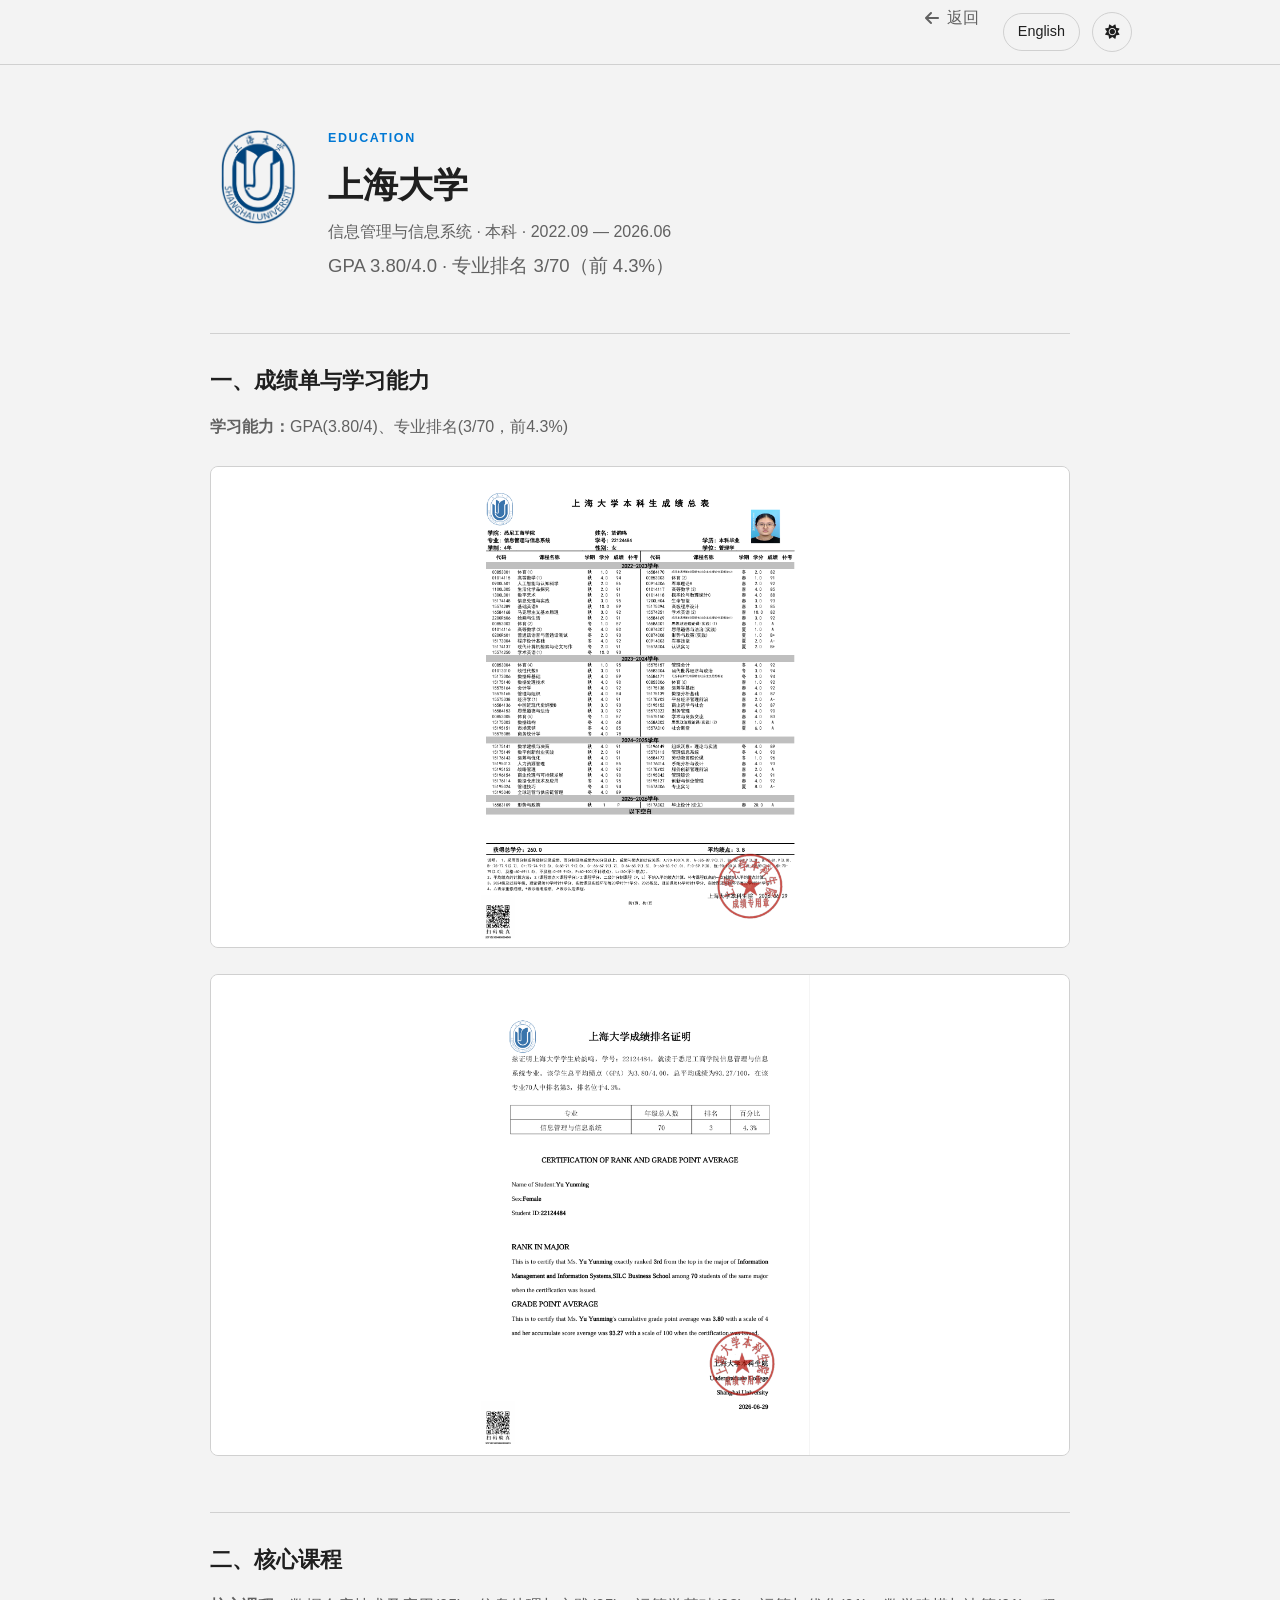
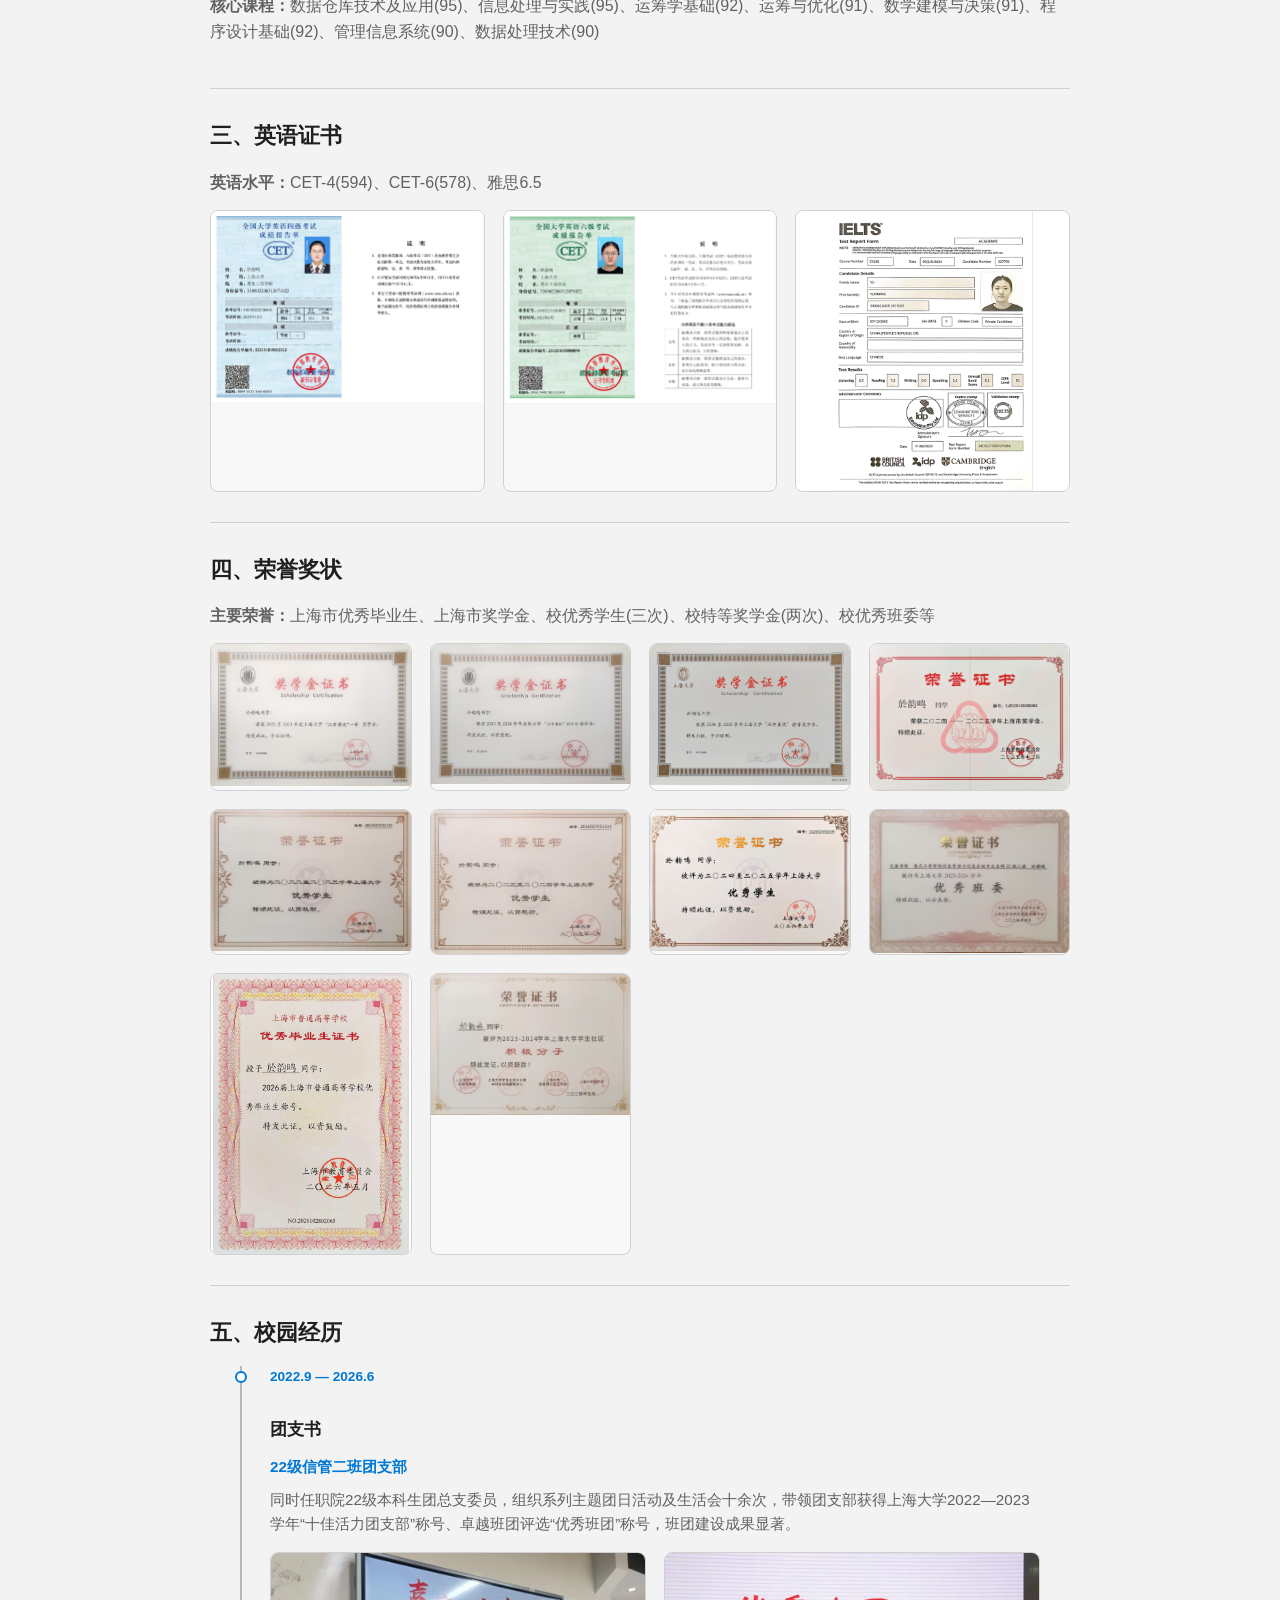
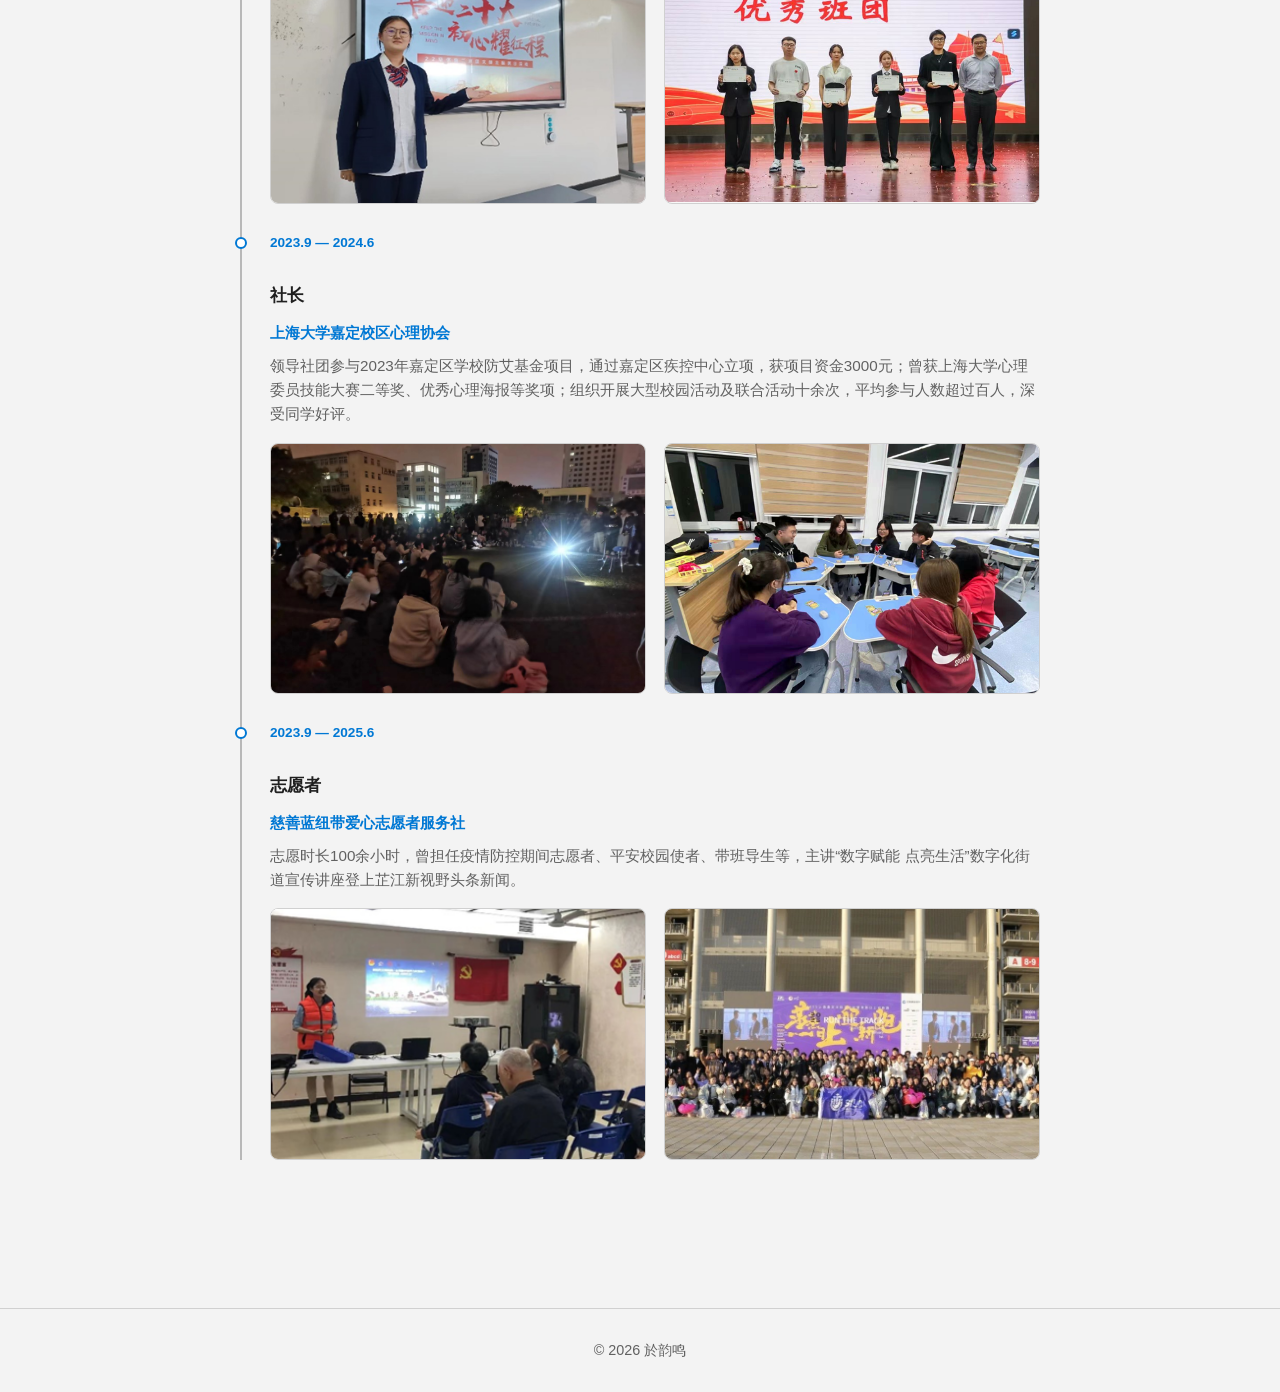
==== education.html @ e4d3ec36 "reorganize images into project and education folders" ====
<!doctype html><html lang="zh-CN" data-theme="light"><head><meta charset="UTF-8"><meta name="viewport" content="width=device-width,initial-scale=1.0"><title>教育背景</title><script>document.documentElement.dataset.theme=localStorage.getItem('theme')||'light'</script><link rel="stylesheet" href="assets/css/style.css"><link rel="stylesheet" href="https://cdn.bootcdn.net/ajax/libs/font-awesome/6.4.0/css/all.min.css"></head><body>
<nav><div class="container nav-container nav-container--right"><div class="nav-actions"><a class="back-link nav-back" href="index.html#education"><i class="fas fa-arrow-left"></i> 返回</a><div class="nav-controls"><a class="control-btn lang-toggle" id="detail-lang" href="education-en.html">English</a><button class="control-btn theme-toggle"><i class="fas fa-sun sun-icon"></i><i class="fas fa-moon moon-icon"></i></button></div></div></div></nav>
<main class="detail-page"><div class="container"><article id="education-detail" class="detail-card">
<div id="edu-sysu" style="display:none">
  <div class="edu-header">
    <img src="assets/images/education/sun-yat-sen-university-logo.jpeg" alt="中山大学校徽" class="edu-logo">
    <div>
      <p class="eyebrow">EDUCATION</p>
      <h1>中山大学</h1>
      <p class="edu-subtitle">信息资源管理 · 硕士 · 2026.09 — 2029.06</p>
    </div>
  </div>
</div>
<div id="edu-shanghai">
  <div class="edu-header">
    <img src="assets/images/education/shanghai-university-logo.png" alt="上海大学校徽" class="edu-logo">
    <div>
      <p class="eyebrow">EDUCATION</p>
      <h1>上海大学</h1>
      <p class="edu-subtitle">信息管理与信息系统 · 本科 · 2022.09 — 2026.06</p>
      <p class="detail-summary">GPA 3.80/4.0 · 专业排名 3/70（前 4.3%）</p>
    </div>
  </div>
  <section class="detail-section"><h2>一、成绩单与学习能力</h2>
    <p class="edu-note"><strong>学习能力：</strong>GPA(3.80/4)、专业排名(3/70，前4.3%)</p>
    <figure class="detail-figure"><img src="assets/images/education/grade-details.png" alt="成绩明细"></figure>
    <figure class="detail-figure"><img src="assets/images/education/grade-rank.png" alt="专业排名"></figure>
  </section>
  <section class="detail-section"><h2>二、核心课程</h2>
    <p class="edu-note"><strong>核心课程：</strong>数据仓库技术及应用(95)、信息处理与实践(95)、运筹学基础(92)、运筹与优化(91)、数学建模与决策(91)、程序设计基础(92)、管理信息系统(90)、数据处理技术(90)</p>
  </section>
  <section class="detail-section"><h2>三、英语证书</h2>
    <p class="edu-note"><strong>英语水平：</strong>CET-4(594)、CET-6(578)、雅思6.5</p>
    <div class="edu-media-grid">
      <figure class="edu-media-card"><img src="assets/images/education/cet-4.png" alt="CET-4 证书"></figure>
      <figure class="edu-media-card"><img src="assets/images/education/cet-6.png" alt="CET-6 证书"></figure>
      <figure class="edu-media-card"><img src="assets/images/education/ielts.png" alt="IELTS 成绩单"></figure>
    </div>
  </section>
  <section class="detail-section"><h2>四、荣誉奖状</h2>
    <p class="edu-note"><strong>主要荣誉：</strong>上海市优秀毕业生、上海市奖学金、校优秀学生(三次)、校特等奖学金(两次)、校优秀班委等</p>
    <div class="edu-media-grid edu-media-grid--awards">
      <figure class="edu-media-card"><img src="assets/images/education/scholarship-1.jpg" alt="奖学金证书"></figure>
      <figure class="edu-media-card"><img src="assets/images/education/scholarship-2.jpg" alt="奖学金证书"></figure>
      <figure class="edu-media-card"><img src="assets/images/education/scholarship-3.jpg" alt="奖学金证书"></figure>
      <figure class="edu-media-card"><img src="assets/images/education/scholarship-4.jpg" alt="奖学金证书"></figure>
      <figure class="edu-media-card"><img src="assets/images/education/outstanding-student-1.jpg" alt="优秀学生证书"></figure>
      <figure class="edu-media-card"><img src="assets/images/education/outstanding-student-2.jpg" alt="优秀学生证书"></figure>
      <figure class="edu-media-card"><img src="assets/images/education/outstanding-student-3.jpg" alt="优秀学生证书"></figure>
      <figure class="edu-media-card"><img src="assets/images/education/outstanding-class-committee.jpg" alt="优秀班委证书"></figure>
      <figure class="edu-media-card"><img src="assets/images/education/outstanding-graduate.jpg" alt="优秀毕业生证书"></figure>
      <figure class="edu-media-card"><img src="assets/images/education/dormitory-activist.jpg" alt="寝室积极分子证书"></figure>
    </div>
  </section>
  <section class="detail-section"><h2>五、校园经历</h2>
    <div class="timeline-container edu-timeline">
      <div class="timeline-item">
        <div class="timeline-dot"></div>
        <span class="timeline-date">2022.9 — 2026.6</span>
        <div class="timeline-content">
          <h3>团支书</h3>
          <p class="edu-role-org">22级信管二班团支部</p>
          <p>同时任职院22级本科生团总支委员，组织系列主题团日活动及生活会十余次，带领团支部获得上海大学2022—2023学年“十佳活力团支部”称号、卓越班团评选“优秀班团”称号，班团建设成果显著。</p>
          <div class="edu-media-grid edu-media-grid--two">
            <figure class="edu-media-card"><img src="assets/images/education/league-branch-secretary-1.png" alt="团支部荣誉"></figure>
            <figure class="edu-media-card"><img src="assets/images/education/league-branch-secretary-2.png" alt="团支部活动"></figure>
          </div>
        </div>
      </div>
      <div class="timeline-item">
        <div class="timeline-dot"></div>
        <span class="timeline-date">2023.9 — 2024.6</span>
        <div class="timeline-content">
          <h3>社长</h3>
          <p class="edu-role-org">上海大学嘉定校区心理协会</p>
          <p>领导社团参与2023年嘉定区学校防艾基金项目，通过嘉定区疾控中心立项，获项目资金3000元；曾获上海大学心理委员技能大赛二等奖、优秀心理海报等奖项；组织开展大型校园活动及联合活动十余次，平均参与人数超过百人，深受同学好评。</p>
          <div class="edu-media-grid edu-media-grid--two">
            <figure class="edu-media-card"><img src="assets/images/education/psychological-association-president-1.jpg" alt="防艾基金项目立项"></figure>
            <figure class="edu-media-card"><img src="assets/images/education/psychological-association-president-2.png" alt="心理协会活动"></figure>
          </div>
        </div>
      </div>
      <div class="timeline-item">
        <div class="timeline-dot"></div>
        <span class="timeline-date">2023.9 — 2025.6</span>
        <div class="timeline-content">
          <h3>志愿者</h3>
          <p class="edu-role-org">慈善蓝纽带爱心志愿者服务社</p>
          <p>志愿时长100余小时，曾担任疫情防控期间志愿者、平安校园使者、带班导生等，主讲“数字赋能 点亮生活”数字化街道宣传讲座登上芷江新视野头条新闻。</p>
          <div class="edu-media-grid edu-media-grid--two">
            <figure class="edu-media-card"><img src="assets/images/education/volunteer-1.png" alt="志愿活动"></figure>
            <figure class="edu-media-card"><img src="assets/images/education/volunteer-2.jpg" alt="志愿讲座"></figure>
          </div>
        </div>
      </div>
    </div>
  </section>
</div>
</article></div></main>
<footer>© 2026 於韵鸣</footer>
<script>document.addEventListener('DOMContentLoaded',function(){var s=new URLSearchParams(location.search).get('school'),isSysu=s==='sun-yat-sen',sh=document.getElementById('edu-shanghai'),sy=document.getElementById('edu-sysu'),lang=document.getElementById('detail-lang');if(sh)sh.style.display=isSysu?'none':'';if(sy)sy.style.display=isSysu?'':'none';if(lang)lang.href=isSysu?'education-en.html?school=sun-yat-sen':'education-en.html';document.title=isSysu?'教育背景 | 中山大学':'教育背景 | 上海大学';});</script>
<script src="assets/js/main.js?v=20260803"></script></body></html>
---- assets/css/style.css ----
/* =========================================
   1. Design Token & Themes
   ========================================= */
:root {
  /* 基础参数 */
  --font-main: -apple-system, BlinkMacSystemFont, "Segoe UI", Roboto, "Helvetica Neue", Arial, sans-serif;
  --radius-md: 8px;
  --radius-full: 999px;
  --container-width: 1024px;
  --transition-base: 0.3s cubic-bezier(0.4, 0, 0.2, 1);
  --ease-standard: cubic-bezier(0.22, 1, 0.36, 1);
  --ease-emphasis: cubic-bezier(0.16, 1, 0.3, 1);
  --duration-fast: 180ms;
  --duration-base: 480ms;

  /* [Light Mode] VS Code 2026-inspired light theme */
  --bg-body: #f3f3f3;
  --bg-editor: #ffffff;
  --bg-card: #ffffff;
  --bg-panel: #f8f8f8;
  --bg-sidebar: #f3f3f3;
  --bg-toolbar: #f3f3f3;
  --bg-glass: rgba(243, 243, 243, 0.94);
  --bg-hover: #e8e8e8;
  --bg-active: #e6f3ff;
  --bg-terminal: #ffffff;

  --text-main: #1f1f1f;
  --text-muted: #616161;
  --text-subtle: #8a8a8a;
  --text-invert: #ffffff;

  --primary: #0078d4;
  --primary-hover: #005a9e;
  --primary-glow: rgba(0, 120, 212, 0.18);
  --selection: #add6ff;
  --terminal-user: #0078d4;
  --terminal-path: #795e26;

  --border-light: #d0d0d0;
  --border-strong: #b8b8b8;
  --shadow-sm: 0 1px 2px rgba(0, 0, 0, 0.06);
  --shadow-card: 0 8px 18px rgba(0, 0, 0, 0.09);
  --shadow-hover: 0 14px 30px rgba(0, 0, 0, 0.12);

  --gradient-title: linear-gradient(135deg, #1f1f1f 0%, #0078d4 100%);
  --decoration-blob: #dcdcdc;
}

/* [Dark Mode] VS Code 2026-inspired dark theme */
[data-theme="dark"] {
  --bg-body: #1e1e1e;
  --bg-editor: #1e1e1e;
  --bg-card: #252526;
  --bg-panel: #181818;
  --bg-sidebar: #181818;
  --bg-toolbar: #2d2d30;
  --bg-glass: rgba(37, 37, 38, 0.9);
  --bg-hover: #2d2d30;
  --bg-active: #04395e;
  --bg-terminal: #1e1e1e;

  --text-main: #cccccc;
  --text-muted: #9d9d9d;
  --text-subtle: #6f6f6f;

  --primary: #3794ff;
  --primary-hover: #4fc1ff;
  --primary-glow: rgba(55, 148, 255, 0.24);
  --selection: #264f78;
  --terminal-user: #4ec9b0;
  --terminal-path: #dcdcaa;

  --border-light: #3c3c3c;
  --border-strong: #5a5a5a;
  --shadow-sm: 0 1px 2px rgba(0, 0, 0, 0.35);
  --shadow-card: 0 10px 24px rgba(0, 0, 0, 0.28);
  --shadow-hover: 0 16px 32px rgba(0, 0, 0, 0.36);

  --gradient-title: linear-gradient(135deg, #cccccc 0%, #3794ff 100%);
  --decoration-blob: #333333;
}

/* =========================================
   2. Global Reset & Layout
   ========================================= */
* { margin: 0; padding: 0; box-sizing: border-box; }
html {
  width: 100%;
  max-width: 100%;
  -webkit-text-size-adjust: 100%;
}
body {
  font-family: var(--font-main);
  background-color: var(--bg-body);
  color: var(--text-main);
  line-height: 1.6;
  transition: background-color 0.4s ease, color 0.4s ease;
  max-width: 100%;
  overflow-x: hidden;
}
@supports (overflow: clip) {
  html, body { overflow-x: clip; }
}
img {
  max-width: 100%;
  height: auto;
  display: block;
}
a { text-decoration: none; color: inherit; transition: var(--transition-base); }
ul { list-style: none; }
::selection {
  background: var(--selection);
  color: var(--text-main);
}
:focus-visible {
  outline: 1px solid var(--primary);
  outline-offset: 2px;
}
.container {
  width: 100%;
  max-width: var(--container-width);
  margin: 0 auto;
  padding: 0 20px;
}
.section-padding { padding: 64px 0; }
.flex-center { display: flex; align-items: center; justify-content: center; }
.column { flex-direction: column; }
section[id] { scroll-margin-top: 88px; }

::-webkit-scrollbar { width: 8px; }
::-webkit-scrollbar-track { background: var(--bg-sidebar); }
::-webkit-scrollbar-thumb { background: var(--border-strong); border-radius: 4px; }
::-webkit-scrollbar-thumb:hover { background: var(--text-subtle); }

/* =========================================
   3. Navigation (Glassmorphism)
   ========================================= */
nav {
  position: sticky;
  top: 0;
  z-index: 100;
  background: var(--bg-glass);
  backdrop-filter: blur(16px);
  -webkit-backdrop-filter: blur(16px);
  border-bottom: 1px solid var(--border-light);
  transition: background-color 0.4s ease, border-color 0.4s ease;
}
.nav-container {
  height: 64px;
  display: flex;
  justify-content: space-between;
  align-items: center;
}
.logo {
  display: flex;
  align-items: center;
  gap: 8px;
  font-weight: 700;
  font-size: 1.25rem;
  color: var(--text-main);
}
.logo-terminal {
  display: inline-flex;
  align-items: center;
  gap: 2px;
  height: 24px;
  padding: 0 8px;
  border: 1px solid var(--border-light);
  border-radius: 4px;
  background: var(--bg-terminal);
  color: var(--text-main);
  font-family: "SFMono-Regular", Consolas, "Liberation Mono", Menlo, monospace;
  font-size: 0.75rem;
  font-weight: 700;
  line-height: 1;
  box-shadow: inset 0 0 0 1px var(--primary-glow);
}
.terminal-user { color: var(--terminal-user); }
.terminal-path { color: var(--terminal-path); }
.terminal-symbol { color: var(--text-main); }
.terminal-cursor {
  width: 6px;
  height: 12px;
  margin-left: 3px;
  background: var(--primary);
  opacity: 0.9;
}
.nav-actions {
  display: flex;
  align-items: center;
  gap: 24px;
}
.nav-links { display: flex; gap: 18px; }
.nav-links a {
  font-size: 0.95rem;
  font-weight: 500;
  color: var(--text-muted);
  position: relative;
}
.nav-links a::after {
  content: "";
  position: absolute;
  left: 0;
  bottom: -6px;
  width: 100%;
  height: 2px;
  background: var(--primary);
  transform: scaleX(0);
  transform-origin: left;
  transition: transform var(--duration-fast) var(--ease-standard);
}
.nav-links a:hover,
.nav-links a.active { color: var(--primary); }
.nav-links a:hover::after,
.nav-links a.active::after { transform: scaleX(1); }
.nav-controls { display: flex; align-items: center; gap: 12px; }
.control-btn {
  background: var(--bg-toolbar);
  border: 1px solid var(--border-light);
  color: var(--text-main);
  padding: 6px 14px;
  border-radius: 20px;
  cursor: pointer;
  font-size: 0.9rem;
  transition: color var(--duration-fast) var(--ease-standard), border-color var(--duration-fast) var(--ease-standard), background-color var(--duration-fast) var(--ease-standard), transform var(--duration-fast) var(--ease-standard);
  display: flex;
  align-items: center;
  justify-content: center;
}
.control-btn:hover {
  background: var(--bg-hover);
  border-color: var(--border-strong);
  color: var(--primary);
}
.theme-toggle {
  width: 36px;
  height: 36px;
  padding: 0;
  border-radius: 50%;
  position: relative;
  overflow: hidden;
}
.theme-toggle i {
  position: absolute;
  transition: transform 420ms var(--ease-emphasis), opacity 320ms var(--ease-standard);
}
[data-theme="light"] .moon-icon { transform: translateY(20px) rotate(90deg); opacity: 0; }
[data-theme="light"] .sun-icon { transform: translateY(0) rotate(0); opacity: 1; }
[data-theme="dark"] .sun-icon { transform: translateY(-20px) rotate(-90deg); opacity: 0; }
[data-theme="dark"] .moon-icon { transform: translateY(0) rotate(0); opacity: 1; }

/* =========================================
   4. Hero Section / Intro
   ========================================= */
.intro {
  padding: 84px 0 44px;
  position: relative;
  text-align: center;
}
.bg-decoration { display: none; }
.avatar-container {
  position: relative;
  margin-bottom: 18px;
  opacity: 0;
  animation: intro-fade-up 620ms var(--ease-emphasis) 120ms forwards;
}
.avatar {
  width: 140px;
  height: 140px;
  border-radius: 50%;
  object-fit: cover;
  border: 4px solid var(--bg-editor);
  position: relative;
  z-index: 2;
  flex-shrink: 0;
}
.avatar-glow {
  position: absolute;
  inset: 0;
  border-radius: 50%;
  background: var(--primary);
  filter: blur(25px);
  opacity: 0.4;
  z-index: 1;
  transform: scale(0.9);
  transition: opacity 0.3s;
}
.avatar-container:hover .avatar-glow { opacity: 0.7; }
.gradient-text {
  font-size: 3rem;
  font-weight: 800;
  margin-bottom: 10px;
  color: var(--text-main);
  letter-spacing: 0;
  opacity: 0;
  animation: intro-fade-up 620ms var(--ease-emphasis) 210ms forwards;
}
.subtitle {
  font-size: 1.15rem;
  color: var(--text-muted);
  max-width: 700px;
  margin: 0 auto;
  opacity: 0;
  animation: intro-fade-up 620ms var(--ease-emphasis) 300ms forwards;
}
.intro-contact-links {
  display: flex;
  align-items: center;
  justify-content: center;
  gap: 10px;
  margin-top: 22px;
  flex-wrap: wrap;
  opacity: 0;
  animation: intro-fade-up 620ms var(--ease-emphasis) 390ms forwards;
}
.intro-contact-link {
  min-height: 36px;
  padding: 0 13px;
  border-radius: 6px;
  border: 1px solid var(--border-light);
  background: var(--bg-editor);
  color: var(--text-main);
  display: inline-flex;
  align-items: center;
  justify-content: center;
  gap: 7px;
  font-size: 0.9rem;
  font-weight: 500;
  line-height: 1;
  box-shadow: var(--shadow-sm);
  transition: transform var(--duration-fast) var(--ease-standard), color var(--duration-fast) var(--ease-standard), border-color var(--duration-fast) var(--ease-standard), background-color var(--duration-fast) var(--ease-standard);
}
.intro-contact-link span { white-space: nowrap; }
.intro-contact-link i { font-size: 0.82rem; }
.intro-contact-link .social-icon {
  width: 16px;
  height: 16px;
  object-fit: contain;
  filter: grayscale(1) brightness(0);
}
.intro-contact-link:hover {
  background: var(--bg-active);
  color: var(--primary);
  border-color: var(--primary);
  transform: translateY(-1px);
}

/* =========================================
   5. Projects Grid & Detail Images
   ========================================= */
h2 {
  font-size: 2rem;
  text-align: center;
  margin-bottom: 32px;
  color: var(--text-main);
  position: relative;
  display: inline-block;
  width: 100%;
}
h2::after {
  content: "";
  display: block;
  width: 40px;
  height: 4px;
  background: var(--primary);
  margin: 12px auto 0;
  border-radius: 2px;
}
.projects-grid,
.documents-grid {
  display: flex;
  flex-direction: column;
  gap: 20px;
}
.card {
  background: var(--bg-editor);
  border-radius: var(--radius-md);
  border: 1px solid var(--border-light);
  overflow: hidden;
  transition: transform var(--duration-base) var(--ease-standard), box-shadow var(--duration-base) var(--ease-standard), border-color var(--duration-fast) var(--ease-standard);
  display: flex;
  flex-direction: column;
  transform: translateZ(0);
}
.project-card {
  display: grid;
  grid-template-columns: minmax(240px, 36%) minmax(0, 1fr);
  width: 100%;
  max-width: 100%;
  height: 260px;
}
@media (min-width: 769px) {
  html[lang="en"] .project-card {
    height: 345px;
  }
}
.project-card--text-only {
  grid-template-columns: 1fr;
  min-height: 0;
}
.project-card--text-only .project-info { padding: 22px 24px; }
.project-card--text-only .project-info p { margin-bottom: 12px; }
.project-meta-row {
  display: flex;
  flex-wrap: wrap;
  align-items: center;
  gap: 10px 12px;
  margin-top: auto;
}
.project-meta-row .project-tags {
  flex: 1 1 320px;
  min-width: 0;
  margin: 0;
}
.project-meta-row .project-actions {
  flex: 0 0 auto;
  margin-top: 0;
  margin-left: auto;
}
.project-card--text-only .project-action {
  min-height: 32px;
  padding: 7px 11px;
  font-size: 0.84rem;
}
.card:hover {
  transform: translateY(-4px);
  box-shadow: var(--shadow-card);
  border-color: var(--primary);
}
.project-thumbnail {
  width: 100%;
  height: 100%;
  object-fit: contain;
  object-position: center;
  padding: 0;
  transition: transform var(--duration-base) var(--ease-standard);
  background-color: transparent;
}
.card:hover .project-thumbnail { transform: scale(1.02); }
.project-thumbnail-wrapper {
  overflow: hidden;
  background: var(--bg-panel);
  border-right: 1px solid var(--border-light);
  display: flex;
  align-items: center;
  justify-content: center;
}
.project-info {
  padding: 24px;
  display: flex;
  flex: 1;
  flex-direction: column;
  width: 100%;
  max-width: 100%;
  min-width: 0;
}
.project-info h3 {
  font-size: 1.25rem;
  margin-bottom: 8px;
  color: var(--text-main);
  overflow-wrap: anywhere;
}
.project-info p {
  font-size: 0.95rem;
  color: var(--text-muted);
  margin-bottom: 16px;
  overflow-wrap: anywhere;
}
.project-actions {
  display: flex;
  flex-wrap: wrap;
  gap: 10px;
  margin-top: auto;
}
.project-action {
  min-height: 36px;
  padding: 8px 13px;
  border: 1px solid var(--border-light);
  border-radius: var(--radius-md);
  font-weight: 600;
  font-size: 0.86rem;
  color: var(--primary);
  display: inline-flex;
  align-items: center;
  gap: 7px;
  background: var(--bg-panel);
  line-height: 1;
  transition: transform var(--duration-fast) var(--ease-standard), border-color var(--duration-fast) var(--ease-standard), background-color var(--duration-fast) var(--ease-standard);
}
.project-action:hover {
  background: var(--bg-active);
  border-color: var(--primary);
  transform: translateY(-1px);
}

@keyframes intro-fade-up {
  from {
    opacity: 0;
    transform: translateY(14px);
  }
  to {
    opacity: 1;
    transform: translateY(0);
  }
}

/* =========================================
   7. Footer
   ========================================= */
footer {
  text-align: center;
  padding: 30px;
  font-size: 0.9rem;
  color: var(--text-muted);
  border-top: 1px solid var(--border-light);
  background: var(--bg-sidebar);
}

/* =========================================
   8. Mobile Responsive
   ========================================= */
@media (max-width: 768px) {
  .nav-container {
    height: auto;
    min-height: 64px;
    display: grid;
    grid-template-columns: auto minmax(0, 1fr);
    column-gap: 12px;
    row-gap: 8px;
    padding-top: 10px;
    padding-bottom: 10px;
  }
  .nav-actions { display: contents; }
  .logo {
    grid-column: 1;
    grid-row: 1;
    min-width: 0;
  }
  .nav-controls {
    grid-column: 2;
    grid-row: 1;
    justify-self: end;
    min-width: 0;
  }
  .nav-links {
    grid-column: 1 / -1;
    grid-row: 2;
    width: 100%;
    display: flex;
    justify-content: center;
    gap: 14px;
    overflow-x: auto;
    padding: 2px 0 4px;
    scrollbar-width: none;
  }
  .nav-links::-webkit-scrollbar { display: none; }
  .nav-links a { flex: 0 0 auto; }
  .container { padding: 0 16px; }
  .section-padding { padding: 48px 0; }
  section[id] { scroll-margin-top: 132px; }
  .intro { padding-top: 56px; }
  .gradient-text {
    width: 100%;
    max-width: 100%;
    font-size: 2rem;
    line-height: 1.2;
    overflow-wrap: anywhere;
  }
  .subtitle {
    max-width: 100%;
    overflow-wrap: anywhere;
  }
  .nav-actions { gap: 12px; }
  .nav-controls { gap: 8px; }
  .control-btn { padding: 6px 10px; }
  .logo { font-size: 1.1rem; }
  .logo-terminal {
    height: 22px;
    padding: 0 7px;
    font-size: 0.68rem;
  }
  .project-card {
    grid-template-columns: 1fr;
    height: auto;
    min-height: 0;
  }
  .project-card--text-only .project-info {
    padding: 20px;
    width: 100%;
    max-width: 100%;
  }
  .project-meta-row .project-tags {
    flex-basis: 100%;
  }
  .project-meta-row .project-actions {
    width: 100%;
    margin-left: 0;
    justify-content: flex-start;
  }
  .project-card--text-only .project-meta-row { display: block; }
  .project-card--text-only .project-tags {
    display: flex;
    margin-bottom: 10px;
    width: 100%;
    max-width: 100%;
  }
  .project-card--text-only .project-actions {
    width: 100%;
    max-width: 100%;
  }
  .project-thumbnail-wrapper {
    border-right: 0;
    border-bottom: 1px solid var(--border-light);
  }
  .avatar {
    width: 120px;
    height: 120px;
  }
  .project-thumbnail {
    height: 190px;
    min-height: 190px;
  }
  .intro-contact-links {
    gap: 10px;
    margin-top: 18px;
  }
  .timeline-container { padding-left: 24px; }
  .timeline-dot { left: -28px; }
}

@media (max-width: 360px) {
  .gradient-text { font-size: 1.75rem; }
}

/* =========================================
   10. Timeline Section (New)
   ========================================= */
.timeline-container {
  position: relative;
  max-width: 800px;
  margin: 0 auto;
  padding-left: 30px;
}
.timeline-container::before {
  content: "";
  position: absolute;
  left: 0;
  top: 0;
  bottom: 0;
  width: 2px;
  background: var(--border-strong);
}
.timeline-item {
  position: relative;
  margin-bottom: 28px;
}
.timeline-dot {
  position: absolute;
  left: -35px;
  top: 5px;
  width: 12px;
  height: 12px;
  background: var(--bg-editor);
  border: 2px solid var(--primary);
  border-radius: 50%;
  z-index: 1;
}
.timeline-date {
  font-size: 0.85rem;
  font-weight: 700;
  color: var(--primary);
  margin-bottom: 6px;
  display: block;
}
.timeline-content h3 {
  font-size: 1.1rem;
  margin-bottom: 8px;
  color: var(--text-main);
}
.timeline-content p {
  font-size: 0.95rem;
  color: var(--text-muted);
}

/* =========================================
   11. Tech Stack Section (New)
   ========================================= */
.skills-wrapper {
  display: flex;
  flex-wrap: wrap;
  gap: 24px;
}
.skills-wrapper > * {
  flex: 1 1 200px;
  min-width: 200px;
}
.skill-category h3 {
  font-size: 1.1rem;
  margin-bottom: 16px;
  color: var(--text-main);
  border-left: 3px solid var(--primary);
  padding-left: 12px;
}
.skill-list {
  display: flex;
  flex-wrap: wrap;
  gap: 10px;
}
.skill-badge {
  padding: 8px 16px;
  background: var(--bg-editor);
  border: 1px solid var(--border-light);
  border-radius: 8px;
  font-size: 0.9rem;
  color: var(--text-muted);
  display: flex;
  align-items: center;
  gap: 8px;
  transition: transform var(--duration-fast) var(--ease-standard), color var(--duration-fast) var(--ease-standard), border-color var(--duration-fast) var(--ease-standard);
}
.skill-badge:hover {
  background: var(--bg-active);
  border-color: var(--primary);
  color: var(--primary);
  transform: translateY(-1px);
}

.reveal {
  opacity: 0;
  transform: translateY(16px);
  filter: blur(2px);
  transition: opacity var(--duration-base) var(--ease-standard), transform var(--duration-base) var(--ease-standard), filter var(--duration-base) var(--ease-standard);
  transition-delay: var(--reveal-delay, 0ms);
  will-change: opacity, transform;
}
.reveal.is-visible {
  opacity: 1;
  transform: translateY(0);
  filter: blur(0);
}
@media (prefers-reduced-motion: reduce) {
  .avatar-container,
  .gradient-text,
  .subtitle,
  .intro-contact-links {
    animation: none;
    opacity: 1;
    transform: none;
  }
  .reveal {
    opacity: 1;
    transform: none;
    filter: none;
    transition: none;
  }
}

.theme-toggle {
  cursor: pointer;
  z-index: 10;
  width: 40px;
  height: 40px;
  display: flex;
  align-items: center;
  justify-content: center;
}
.theme-toggle i { pointer-events: none; }
nav { z-index: 1000; }

/* =========================================
   12. Project Tags (New)
   ========================================= */
.project-tags {
  display: flex;
  flex-wrap: wrap;
  gap: 8px;
  margin: 0 0 20px;
  max-width: 100%;
  min-width: 0;
}
.project-tag {
  font-size: 0.75rem;
  padding: 3px 10px;
  background: var(--bg-active);
  color: var(--primary);
  border-radius: 4px;
  font-weight: 500;
  border: 1px solid var(--border-light);
  overflow-wrap: anywhere;
}
.project-info p { margin-bottom: 16px; }

/* Yu Yunming portfolio overrides */
.avatar { object-position: center 20%; }
.project-thumbnail { object-fit: cover; }
.nav-container--right { justify-content: flex-end; }
.nav-container--right .nav-actions { width: auto; }
.education-card--media {
  display: grid;
  grid-template-columns: 118px minmax(0, 1fr);
  align-items: center;
  gap: 22px;
}
.education-card--media > img {
  width: 132px;
  height: 132px;
  object-fit: contain;
  background: transparent;
  padding: 0;
  border-radius: 0;
}
.project-gallery {
  display: grid;
  grid-template-columns: repeat(auto-fit, minmax(260px, 1fr));
  gap: 18px;
}
.project-gallery figure {
  margin: 0;
  border: 1px solid var(--border-light);
  border-radius: var(--radius-md);
  overflow: hidden;
  background: var(--bg-panel);
}
.project-gallery img {
  width: 100%;
  max-height: 360px;
  object-fit: contain;
  background: #fff;
}
.project-gallery figcaption {
  padding: 10px 12px;
  font-size: 0.85rem;
  color: var(--text-muted);
}
.detail-hero {
  width: 100%;
  max-height: 430px;
  object-fit: cover;
  border: 1px solid var(--border-light);
  border-radius: var(--radius-md);
  margin-bottom: 30px;
  background: var(--bg-panel);
}
.detail-actions {
  display: flex;
  gap: 10px;
  flex-wrap: wrap;
  margin: 22px 0 38px;
}

/* Personal portfolio additions */
.eyebrow {
  color: var(--primary);
  font-size: 0.78rem;
  font-weight: 700;
  letter-spacing: 0.13em;
  margin-bottom: 8px;
}
.section-lead {
  text-align: center;
  margin: -16px auto 28px;
  color: var(--text-muted);
}
.section-muted { background: transparent; }
.project-link-card { cursor: pointer; }
.project-link-card:hover { color: inherit; }
.project-kicker {
  color: var(--primary);
  font-weight: 700;
  font-size: 0.84rem;
  margin-bottom: 8px;
}
.project-kicker span {
  color: var(--text-subtle);
  margin-left: 8px;
  font-weight: 500;
}
.detail-cta {
  margin-top: auto;
  color: var(--primary);
  font-weight: 700;
  font-size: 0.9rem;
}
.detail-cta i {
  margin-left: 6px;
  transition: transform var(--duration-fast) var(--ease-standard);
}
.project-link-card:hover .detail-cta i { transform: translateX(4px); }
.education-grid {
  display: grid;
  grid-template-columns: repeat(2, minmax(0, 1fr));
  gap: 20px;
}
.education-card { padding: 26px; }
.education-card > span {
  color: var(--primary);
  font-size: 0.85rem;
  font-weight: 700;
}
.education-card h3 {
  font-size: 1.28rem;
  margin: 8px 0;
}
.education-card p { color: var(--text-muted); }
.muted {
  margin-top: 12px;
  font-size: 0.9rem;
}

.detail-page { padding: 64px 0 90px; }
.back-link {
  display: inline-flex;
  align-items: center;
  gap: 8px;
  color: var(--text-muted);
  margin-bottom: 28px;
}
.back-link:hover { color: var(--primary); }
.detail-card { max-width: 860px; margin: 0 auto; }
.detail-card > h1 {
  font-size: clamp(2rem, 5vw, 3.35rem);
  line-height: 1.2;
  margin-bottom: 18px;
}
.detail-summary {
  font-size: 1.16rem;
  color: var(--text-muted);
  margin-bottom: 22px;
  max-width: 760px;
}
.repo-link { margin: 4px 0 38px; }
.detail-section {
  border-top: 1px solid var(--border-light);
  padding: 30px 0;
}
.detail-section h2 {
  display: block;
  text-align: left;
  font-size: 1.35rem;
  margin-bottom: 16px;
}
.detail-section h2::after { display: none; }
.detail-section p,
.detail-section li { color: var(--text-muted); }
.detail-section ol,
.detail-section ul { list-style: initial; padding-left: 1.35rem; }
.detail-section li {
  margin: 0 0 12px;
  padding-left: 4px;
}
.detail-section h3 {
  font-size: 1.08rem;
  color: var(--text-main);
  margin: 28px 0 12px;
}
.detail-section p {
  margin-bottom: 14px;
}
.detail-figure {
  margin: 26px 0;
  border: 1px solid var(--border-light);
  border-radius: var(--radius-md);
  overflow: hidden;
  background: var(--bg-panel);
}
.detail-figure img {
  width: 100%;
  max-height: 480px;
  object-fit: contain;
  background: #fff;
}
.detail-figure figcaption {
  padding: 10px 12px;
  font-size: 0.85rem;
  color: var(--text-muted);
}
.detail-figures {
  display: grid;
  gap: 18px;
  margin-top: 4px;
}
.formula {
  font-family: "SFMono-Regular", Consolas, "Liberation Mono", Menlo, monospace;
  background: var(--bg-panel);
  border: 1px solid var(--border-light);
  border-radius: var(--radius-md);
  padding: 12px 14px;
  overflow-x: auto;
}
@media (max-width: 768px) {
  .education-grid { grid-template-columns: 1fr; }
  .detail-page { padding: 38px 0 64px; }
  .detail-card > h1 { font-size: 2rem; }
}
.education-card--media span {
  color: var(--primary);
  font-size: 0.85rem;
  font-weight: 700;
}
@media (max-width: 768px) {
  .education-card--media {
    grid-template-columns: 88px minmax(0, 1fr);
    gap: 16px;
  }
  .education-card--media > img {
    width: 78px;
    height: 78px;
  }
}

/* Education detail page */
.education-link { cursor: pointer; }
.education-link:hover { color: inherit; }
.edu-header {
  display: flex;
  align-items: flex-start;
  gap: 22px;
  margin-bottom: 30px;
}
.edu-logo {
  width: 96px;
  height: 96px;
  object-fit: contain;
  flex-shrink: 0;
}
.edu-header h1 {
  font-size: 2.2rem;
  margin-bottom: 6px;
}
.edu-subtitle {
  color: var(--text-muted);
  margin-bottom: 6px;
}
.edu-media-grid {
  display: grid;
  grid-template-columns: repeat(3, minmax(0, 1fr));
  gap: 18px;
}
.edu-media-grid--awards {
  grid-template-columns: repeat(auto-fill, minmax(180px, 1fr));
}
.edu-media-grid--two {
  grid-template-columns: repeat(2, minmax(0, 1fr));
  margin-top: 16px;
}
.edu-media-card {
  margin: 0;
  border: 1px solid var(--border-light);
  border-radius: var(--radius-md);
  overflow: hidden;
  background: var(--bg-panel);
}
.edu-media-card img {
  width: 100%;
  max-height: 280px;
  object-fit: contain;
  background: #fff;
}
.edu-media-card figcaption {
  padding: 10px 12px;
  font-size: 0.85rem;
  color: var(--text-muted);
  text-align: center;
}
.edu-timeline {
  padding-left: 30px;
  margin-top: 10px;
}
.edu-role-org {
  color: var(--primary) !important;
  font-weight: 600;
  margin-bottom: 8px !important;
}
.edu-placeholder {
  display: flex;
  align-items: center;
  gap: 22px;
  border: 1px dashed var(--border-light);
  border-radius: var(--radius-md);
  padding: 28px;
  background: var(--bg-panel);
}
.edu-placeholder img {
  width: 72px;
  height: 72px;
  object-fit: contain;
  flex-shrink: 0;
}
.edu-placeholder h3 {
  font-size: 1.2rem;
  margin-bottom: 6px;
  color: var(--text-main);
}
.edu-placeholder p {
  color: var(--text-muted);
}

@media (max-width: 768px) {
  .edu-header {
    flex-direction: column;
    align-items: flex-start;
    gap: 14px;
  }
  .edu-logo {
    width: 76px;
    height: 76px;
  }
  .edu-media-grid,
  .edu-media-grid--awards,
  .edu-media-grid--two {
    grid-template-columns: 1fr 1fr;
  }
  .edu-placeholder {
    flex-direction: column;
    text-align: center;
  }
}
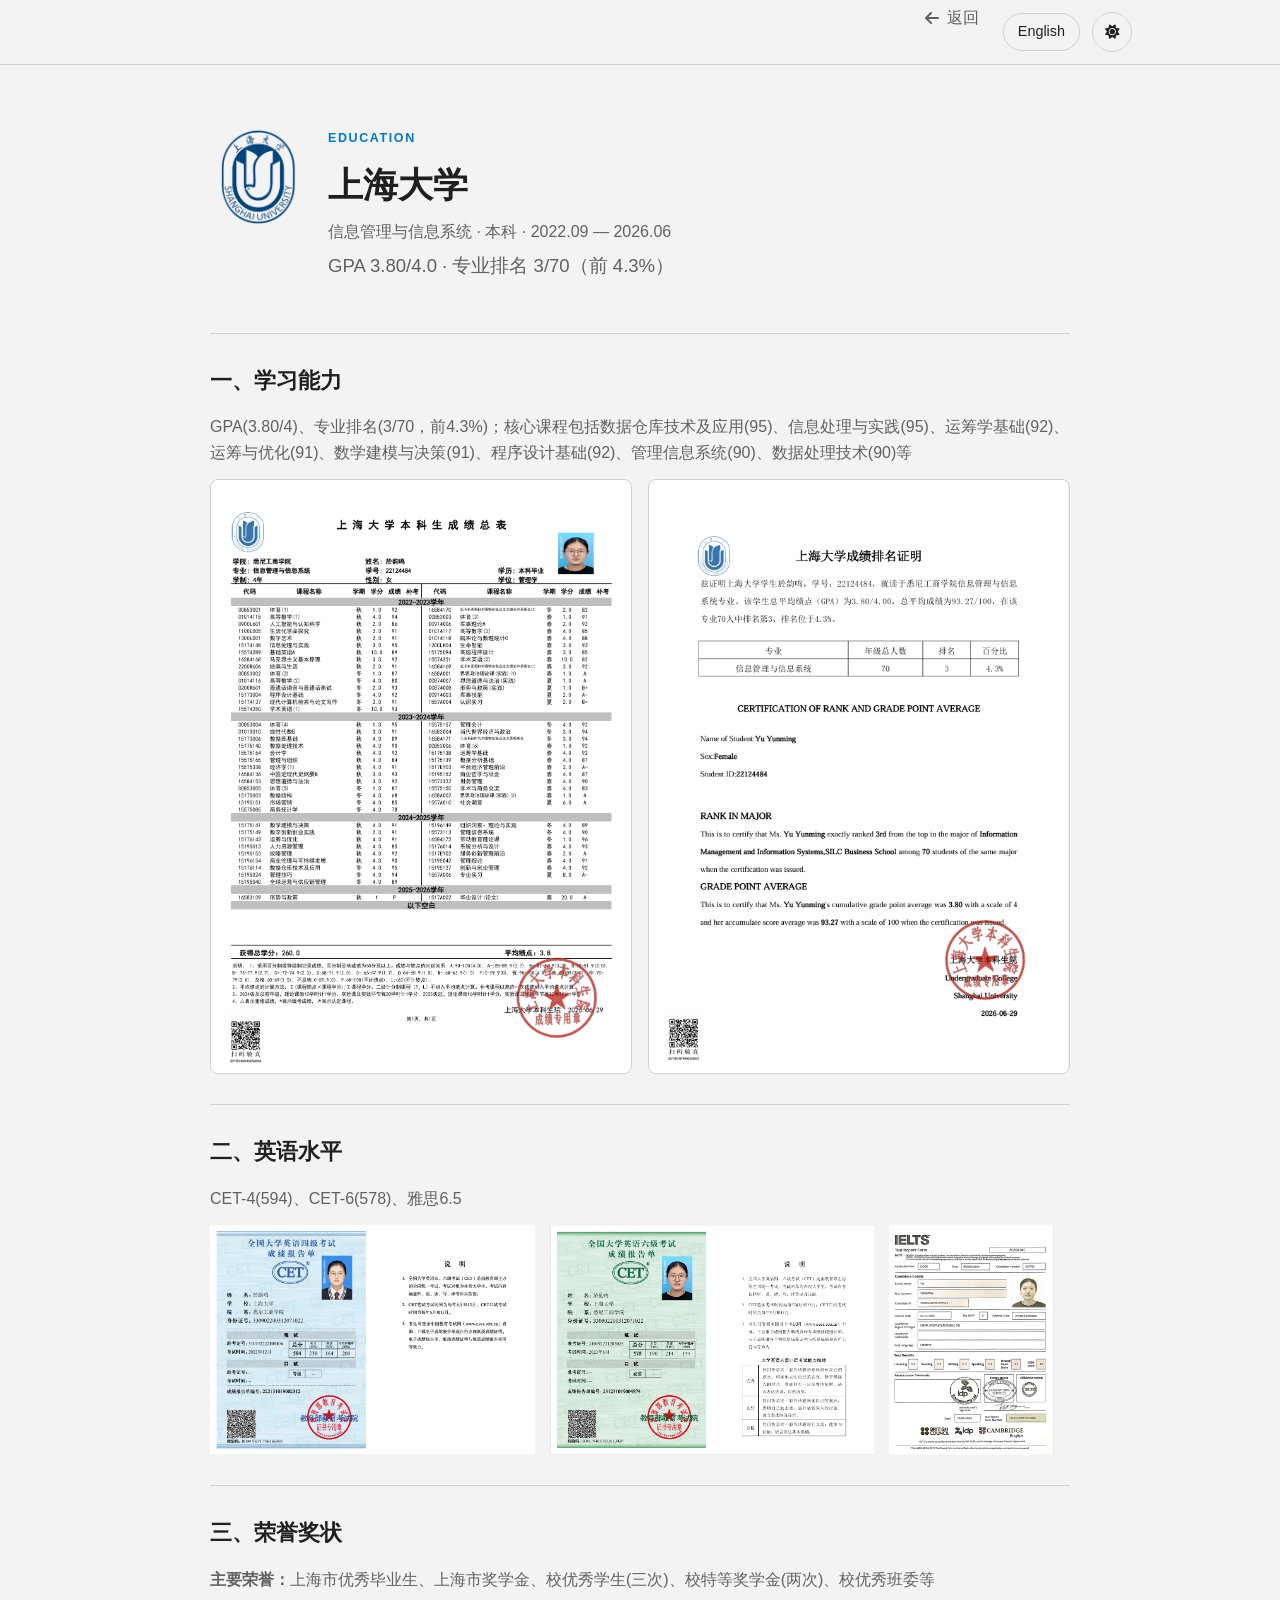
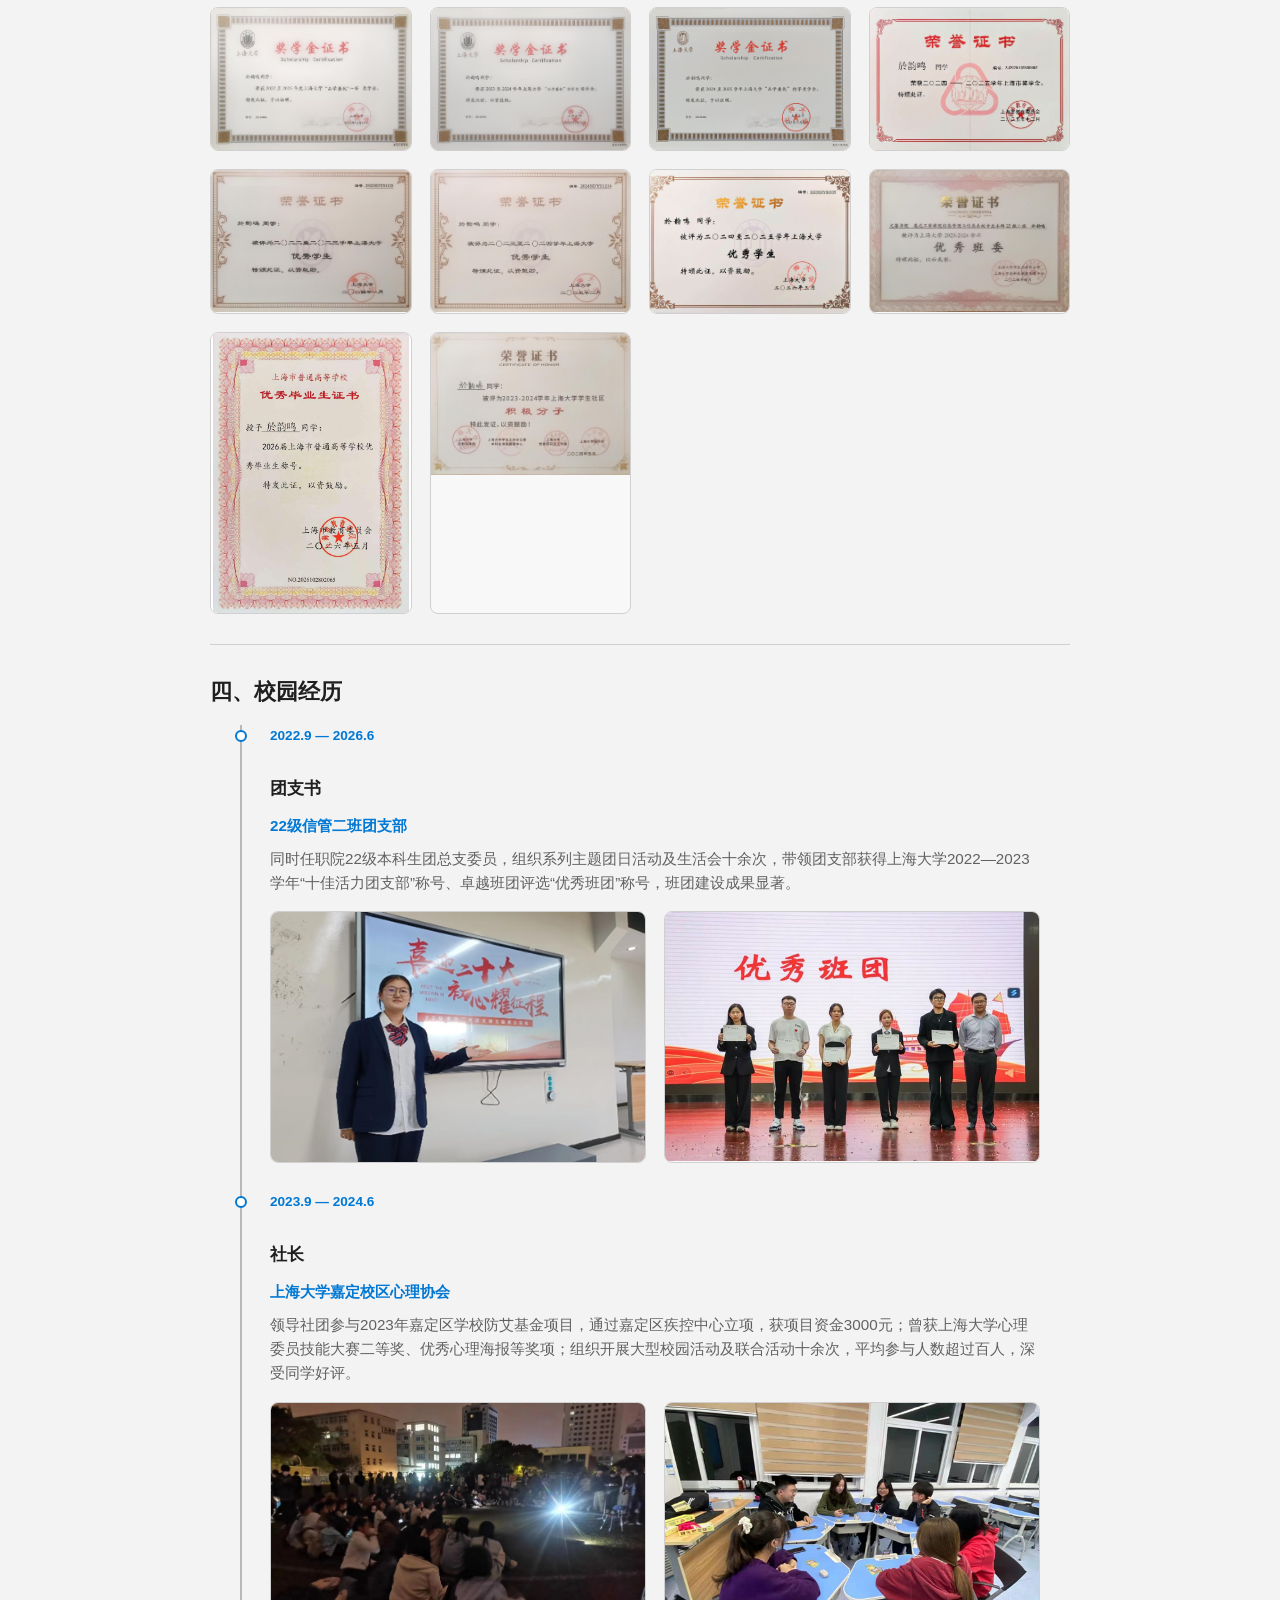
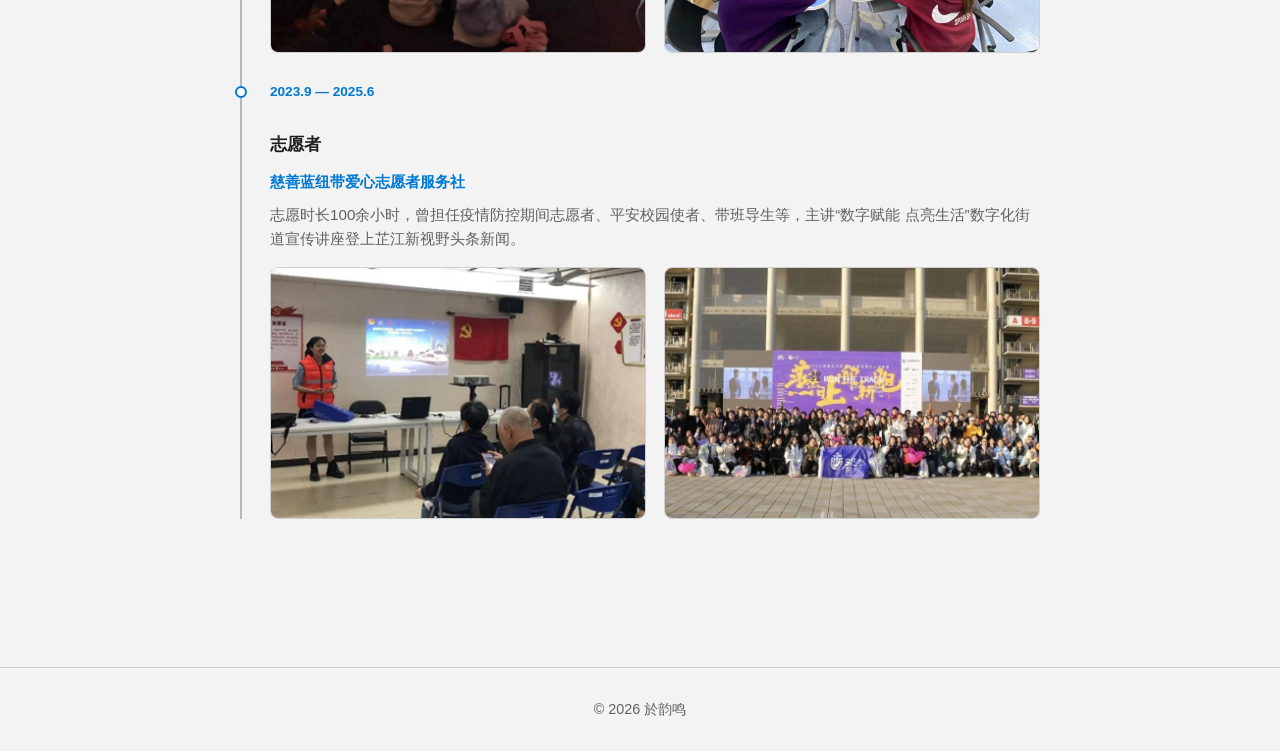
==== commit 5efe5bc1: "update content" ====
--- a/education.html
+++ b/education.html
@@ -21,23 +21,22 @@
       <p class="detail-summary">GPA 3.80/4.0 · 专业排名 3/70（前 4.3%）</p>
     </div>
   </div>
-  <section class="detail-section"><h2>一、成绩单与学习能力</h2>
-    <p class="edu-note"><strong>学习能力：</strong>GPA(3.80/4)、专业排名(3/70，前4.3%)</p>
-    <figure class="detail-figure"><img src="assets/images/education/grade-details.png" alt="成绩明细"></figure>
-    <figure class="detail-figure"><img src="assets/images/education/grade-rank.png" alt="专业排名"></figure>
-  </section>
-  <section class="detail-section"><h2>二、核心课程</h2>
-    <p class="edu-note"><strong>核心课程：</strong>数据仓库技术及应用(95)、信息处理与实践(95)、运筹学基础(92)、运筹与优化(91)、数学建模与决策(91)、程序设计基础(92)、管理信息系统(90)、数据处理技术(90)</p>
-  </section>
-  <section class="detail-section"><h2>三、英语证书</h2>
-    <p class="edu-note"><strong>英语水平：</strong>CET-4(594)、CET-6(578)、雅思6.5</p>
-    <div class="edu-media-grid">
-      <figure class="edu-media-card"><img src="assets/images/education/cet-4.png" alt="CET-4 证书"></figure>
-      <figure class="edu-media-card"><img src="assets/images/education/cet-6.png" alt="CET-6 证书"></figure>
-      <figure class="edu-media-card"><img src="assets/images/education/ielts.png" alt="IELTS 成绩单"></figure>
+  <section class="detail-section"><h2>一、学习能力</h2>
+    <p class="edu-note">GPA(3.80/4)、专业排名(3/70，前4.3%)；核心课程包括数据仓库技术及应用(95)、信息处理与实践(95)、运筹学基础(92)、运筹与优化(91)、数学建模与决策(91)、程序设计基础(92)、管理信息系统(90)、数据处理技术(90)等</p>
+    <div class="edu-2col">
+      <img src="assets/images/education/grade-details.png" alt="成绩明细">
+      <img src="assets/images/education/grade-rank.png" alt="成绩排名证明">
     </div>
   </section>
-  <section class="detail-section"><h2>四、荣誉奖状</h2>
+  <section class="detail-section"><h2>二、英语水平</h2>
+    <p class="edu-note">CET-4(594)、CET-6(578)、雅思6.5</p>
+    <div class="edu-cert-row">
+      <img src="assets/images/education/cet-4.png" alt="CET-4 证书">
+      <img src="assets/images/education/cet-6.png" alt="CET-6 证书">
+      <img src="assets/images/education/ielts.png" alt="IELTS 成绩单">
+    </div>
+  </section>
+  <section class="detail-section"><h2>三、荣誉奖状</h2>
     <p class="edu-note"><strong>主要荣誉：</strong>上海市优秀毕业生、上海市奖学金、校优秀学生(三次)、校特等奖学金(两次)、校优秀班委等</p>
     <div class="edu-media-grid edu-media-grid--awards">
       <figure class="edu-media-card"><img src="assets/images/education/scholarship-1.jpg" alt="奖学金证书"></figure>
@@ -52,7 +51,7 @@
       <figure class="edu-media-card"><img src="assets/images/education/dormitory-activist.jpg" alt="寝室积极分子证书"></figure>
     </div>
   </section>
-  <section class="detail-section"><h2>五、校园经历</h2>
+  <section class="detail-section"><h2>四、校园经历</h2>
     <div class="timeline-container edu-timeline">
       <div class="timeline-item">
         <div class="timeline-dot"></div>
--- a/assets/css/style.css
+++ b/assets/css/style.css
@@ -1116,3 +1116,38 @@
     text-align: center;
   }
 }
+
+.edu-2col {
+  display: grid;
+  grid-template-columns: 1fr 1fr;
+  gap: 16px;
+}
+.edu-2col img {
+  width: 100%;
+  height: auto;
+  border: 1px solid var(--border-light);
+  border-radius: var(--radius-md);
+  background: #fff;
+}
+@media (max-width: 768px) {
+  .edu-2col {
+    grid-template-columns: 1fr;
+  }
+}
+
+.edu-cert-row {
+  display: flex;
+  flex-wrap: wrap;
+  gap: 14px;
+  align-items: flex-start;
+}
+.edu-cert-row img {
+  height: 230px;
+  width: auto;
+  max-width: 100%;
+}
+@media (max-width: 768px) {
+  .edu-cert-row img {
+    height: 100px;
+  }
+}
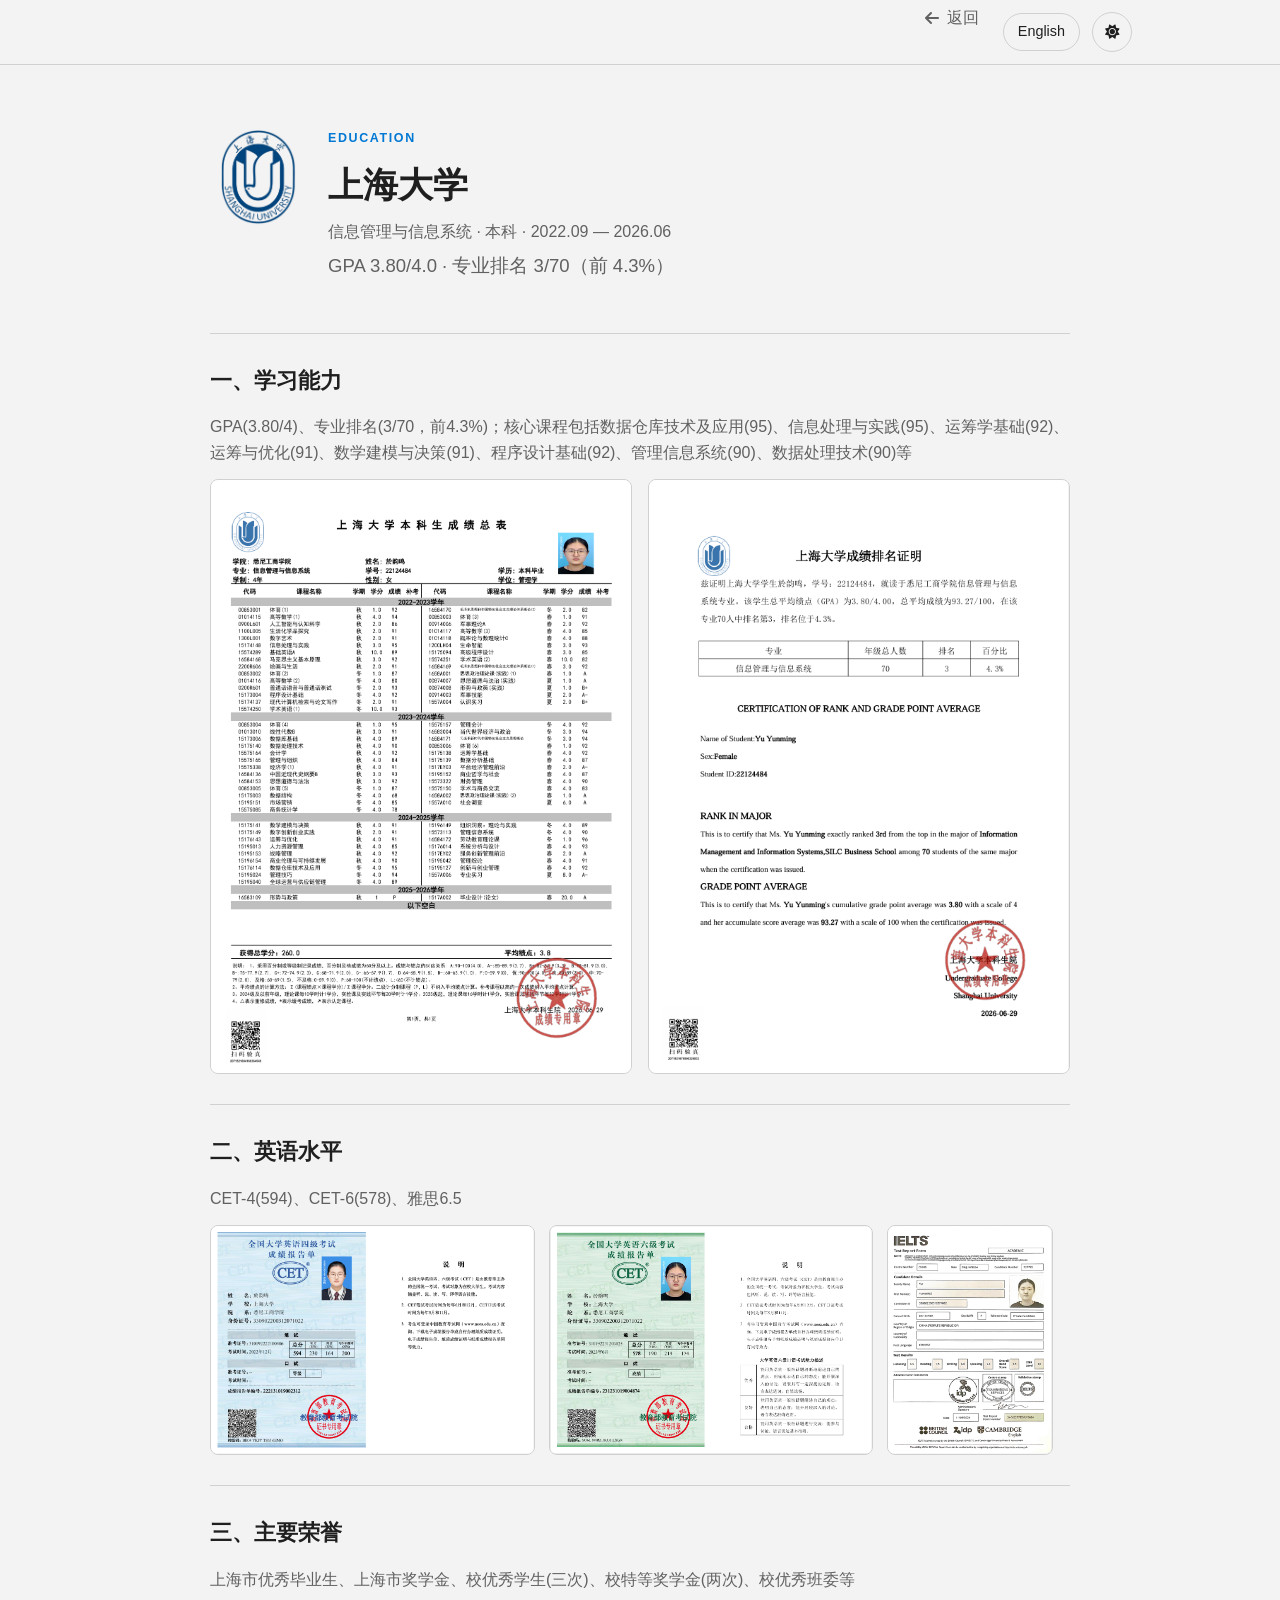
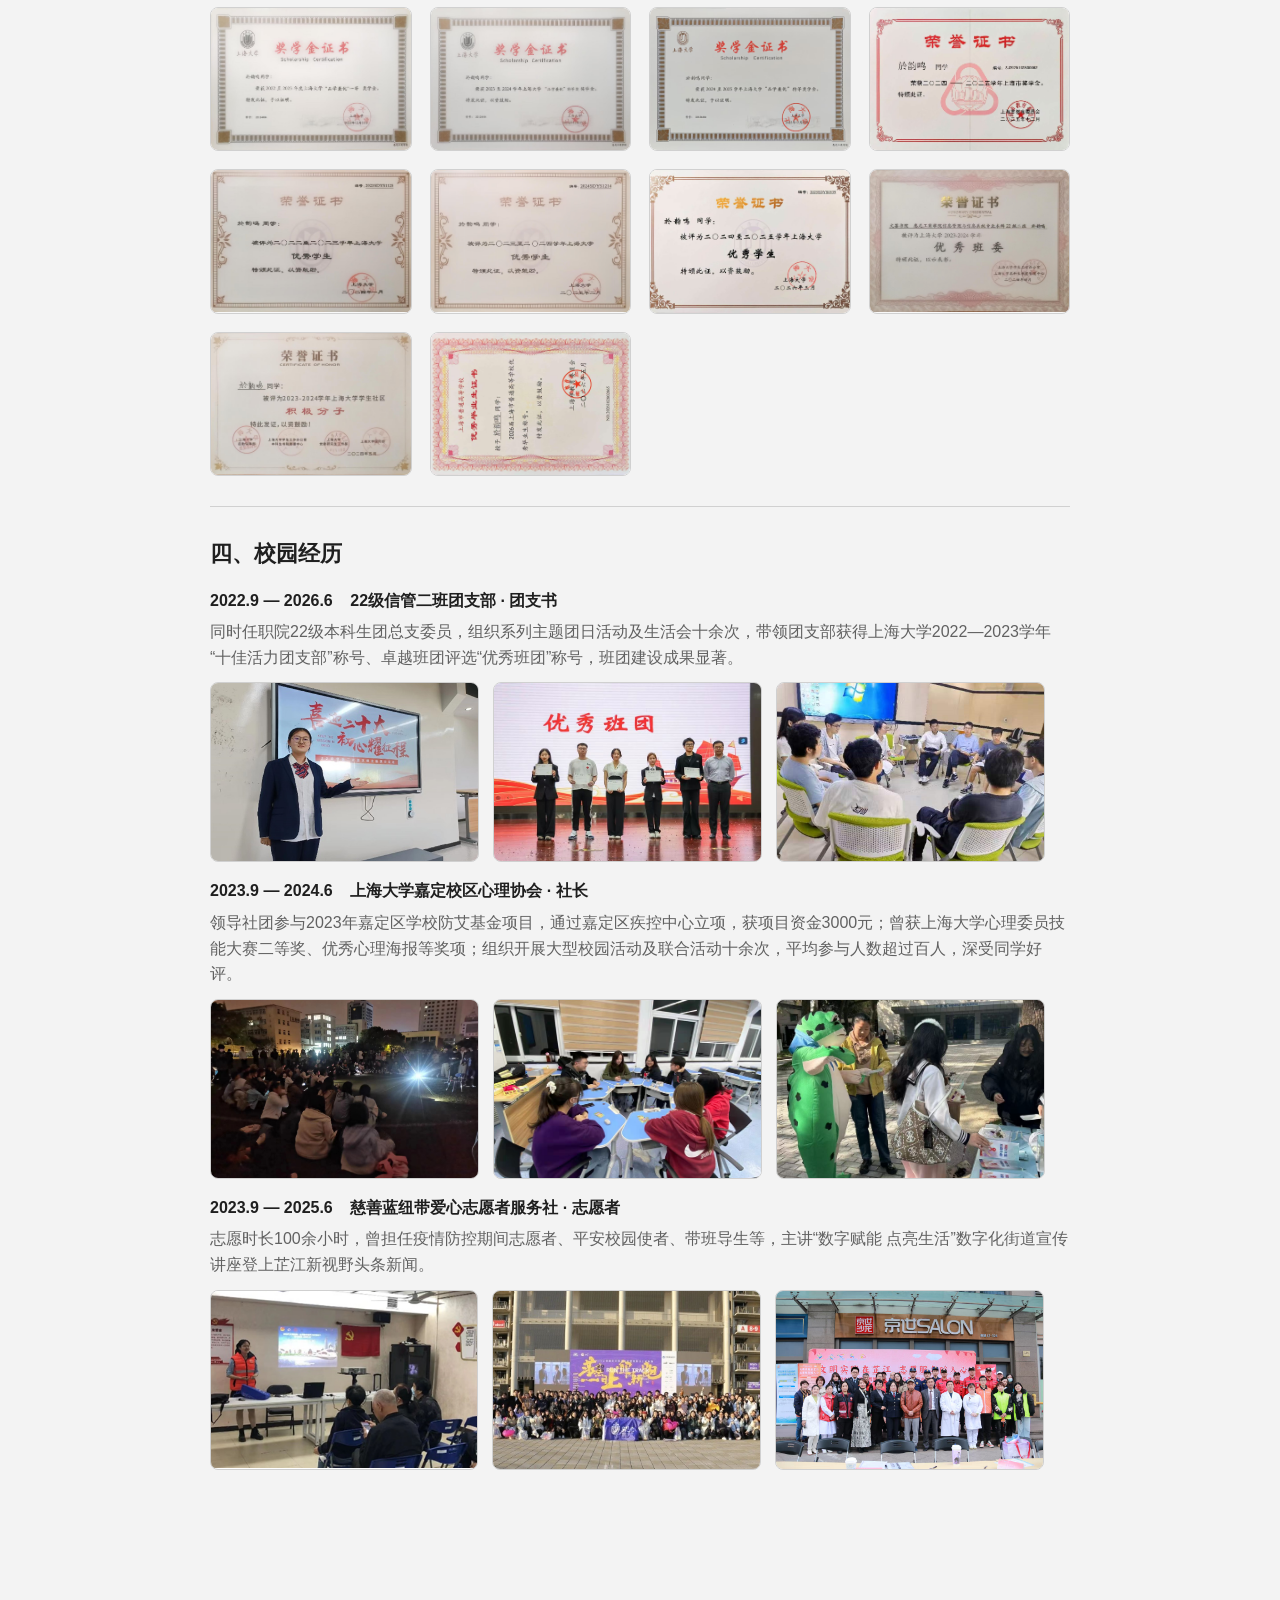
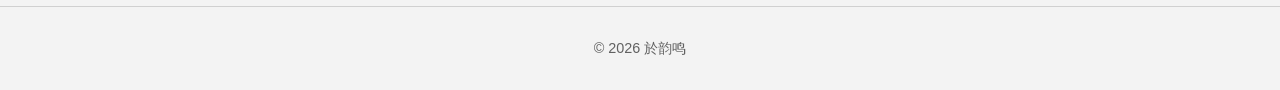
==== commit 680c8573: "update content" ====
--- a/education.html
+++ b/education.html
@@ -36,8 +36,8 @@
       <img src="assets/images/education/ielts.png" alt="IELTS 成绩单">
     </div>
   </section>
-  <section class="detail-section"><h2>三、荣誉奖状</h2>
-    <p class="edu-note"><strong>主要荣誉：</strong>上海市优秀毕业生、上海市奖学金、校优秀学生(三次)、校特等奖学金(两次)、校优秀班委等</p>
+  <section class="detail-section"><h2>三、主要荣誉</h2>
+    <p class="edu-note">上海市优秀毕业生、上海市奖学金、校优秀学生(三次)、校特等奖学金(两次)、校优秀班委等</p>
     <div class="edu-media-grid edu-media-grid--awards">
       <figure class="edu-media-card"><img src="assets/images/education/scholarship-1.jpg" alt="奖学金证书"></figure>
       <figure class="edu-media-card"><img src="assets/images/education/scholarship-2.jpg" alt="奖学金证书"></figure>
@@ -47,50 +47,36 @@
       <figure class="edu-media-card"><img src="assets/images/education/outstanding-student-2.jpg" alt="优秀学生证书"></figure>
       <figure class="edu-media-card"><img src="assets/images/education/outstanding-student-3.jpg" alt="优秀学生证书"></figure>
       <figure class="edu-media-card"><img src="assets/images/education/outstanding-class-committee.jpg" alt="优秀班委证书"></figure>
+      <figure class="edu-media-card"><img src="assets/images/education/dormitory-activist.jpg" alt="寝室积极分子证书"></figure>
       <figure class="edu-media-card"><img src="assets/images/education/outstanding-graduate.jpg" alt="优秀毕业生证书"></figure>
-      <figure class="edu-media-card"><img src="assets/images/education/dormitory-activist.jpg" alt="寝室积极分子证书"></figure>
     </div>
   </section>
   <section class="detail-section"><h2>四、校园经历</h2>
-    <div class="timeline-container edu-timeline">
-      <div class="timeline-item">
-        <div class="timeline-dot"></div>
-        <span class="timeline-date">2022.9 — 2026.6</span>
-        <div class="timeline-content">
-          <h3>团支书</h3>
-          <p class="edu-role-org">22级信管二班团支部</p>
-          <p>同时任职院22级本科生团总支委员，组织系列主题团日活动及生活会十余次，带领团支部获得上海大学2022—2023学年“十佳活力团支部”称号、卓越班团评选“优秀班团”称号，班团建设成果显著。</p>
-          <div class="edu-media-grid edu-media-grid--two">
-            <figure class="edu-media-card"><img src="assets/images/education/league-branch-secretary-1.png" alt="团支部荣誉"></figure>
-            <figure class="edu-media-card"><img src="assets/images/education/league-branch-secretary-2.png" alt="团支部活动"></figure>
-          </div>
-        </div>
+    <div class="edu-exp-item">
+      <h3 class="edu-exp-title"><span class="edu-exp-date">2022.9 — 2026.6</span>22级信管二班团支部 · 团支书</h3>
+      <p>同时任职院22级本科生团总支委员，组织系列主题团日活动及生活会十余次，带领团支部获得上海大学2022—2023学年“十佳活力团支部”称号、卓越班团评选“优秀班团”称号，班团建设成果显著。</p>
+      <div class="edu-img-row edu-exp-img">
+        <img src="assets/images/education/league-branch-secretary-1.png" alt="团支部荣誉">
+        <img src="assets/images/education/league-branch-secretary-2.png" alt="团支部活动">
+        <img src="assets/images/education/league-branch-secretary-3.jpg" alt="团支部活动">
       </div>
-      <div class="timeline-item">
-        <div class="timeline-dot"></div>
-        <span class="timeline-date">2023.9 — 2024.6</span>
-        <div class="timeline-content">
-          <h3>社长</h3>
-          <p class="edu-role-org">上海大学嘉定校区心理协会</p>
-          <p>领导社团参与2023年嘉定区学校防艾基金项目，通过嘉定区疾控中心立项，获项目资金3000元；曾获上海大学心理委员技能大赛二等奖、优秀心理海报等奖项；组织开展大型校园活动及联合活动十余次，平均参与人数超过百人，深受同学好评。</p>
-          <div class="edu-media-grid edu-media-grid--two">
-            <figure class="edu-media-card"><img src="assets/images/education/psychological-association-president-1.jpg" alt="防艾基金项目立项"></figure>
-            <figure class="edu-media-card"><img src="assets/images/education/psychological-association-president-2.png" alt="心理协会活动"></figure>
-          </div>
-        </div>
+    </div>
+    <div class="edu-exp-item">
+      <h3 class="edu-exp-title"><span class="edu-exp-date">2023.9 — 2024.6</span>上海大学嘉定校区心理协会 · 社长</h3>
+      <p>领导社团参与2023年嘉定区学校防艾基金项目，通过嘉定区疾控中心立项，获项目资金3000元；曾获上海大学心理委员技能大赛二等奖、优秀心理海报等奖项；组织开展大型校园活动及联合活动十余次，平均参与人数超过百人，深受同学好评。</p>
+      <div class="edu-img-row edu-exp-img">
+        <img src="assets/images/education/psychological-association-president-1.jpg" alt="防艾基金项目立项">
+        <img src="assets/images/education/psychological-association-president-2.png" alt="心理协会活动">
+        <img src="assets/images/education/psychological-association-president-3.jpg" alt="心理协会活动">
       </div>
-      <div class="timeline-item">
-        <div class="timeline-dot"></div>
-        <span class="timeline-date">2023.9 — 2025.6</span>
-        <div class="timeline-content">
-          <h3>志愿者</h3>
-          <p class="edu-role-org">慈善蓝纽带爱心志愿者服务社</p>
-          <p>志愿时长100余小时，曾担任疫情防控期间志愿者、平安校园使者、带班导生等，主讲“数字赋能 点亮生活”数字化街道宣传讲座登上芷江新视野头条新闻。</p>
-          <div class="edu-media-grid edu-media-grid--two">
-            <figure class="edu-media-card"><img src="assets/images/education/volunteer-1.png" alt="志愿活动"></figure>
-            <figure class="edu-media-card"><img src="assets/images/education/volunteer-2.jpg" alt="志愿讲座"></figure>
-          </div>
-        </div>
+    </div>
+    <div class="edu-exp-item">
+      <h3 class="edu-exp-title"><span class="edu-exp-date">2023.9 — 2025.6</span>慈善蓝纽带爱心志愿者服务社 · 志愿者</h3>
+      <p>志愿时长100余小时，曾担任疫情防控期间志愿者、平安校园使者、带班导生等，主讲“数字赋能 点亮生活”数字化街道宣传讲座登上芷江新视野头条新闻。</p>
+      <div class="edu-img-row edu-exp-img">
+        <img src="assets/images/education/volunteer-1.png" alt="志愿活动">
+        <img src="assets/images/education/volunteer-2.jpg" alt="志愿活动">
+        <img src="assets/images/education/volunteer-3.jpg" alt="志愿讲座">
       </div>
     </div>
   </section>
--- a/assets/css/style.css
+++ b/assets/css/style.css
@@ -1145,9 +1145,49 @@
   height: 230px;
   width: auto;
   max-width: 100%;
+  border: 1px solid var(--border-light);
+  border-radius: var(--radius-md);
+  background: #fff;
 }
 @media (max-width: 768px) {
   .edu-cert-row img {
     height: 100px;
   }
 }
+
+.edu-exp-item {
+  padding: 0 0 16px;
+}
+.detail-section .edu-exp-title {
+  font-size: 1rem;
+  font-weight: 700;
+  color: var(--text-main);
+  margin: 0 0 6px;
+}
+.edu-exp-date {
+  margin-right: 1.1em;
+}
+.edu-exp-item > p {
+  color: var(--text-muted);
+  margin-bottom: 12px;
+}
+.edu-img-row {
+  display: flex;
+  flex-wrap: wrap;
+  gap: 14px;
+  align-items: flex-start;
+}
+.edu-img-row img {
+  height: 180px;
+  width: auto;
+  max-width: 100%;
+  object-fit: contain;
+  border: 1px solid var(--border-light);
+  border-radius: var(--radius-md);
+  background: #fff;
+}
+@media (max-width: 768px) {
+  .edu-img-row img {
+    height: 80px;
+  }
+}
